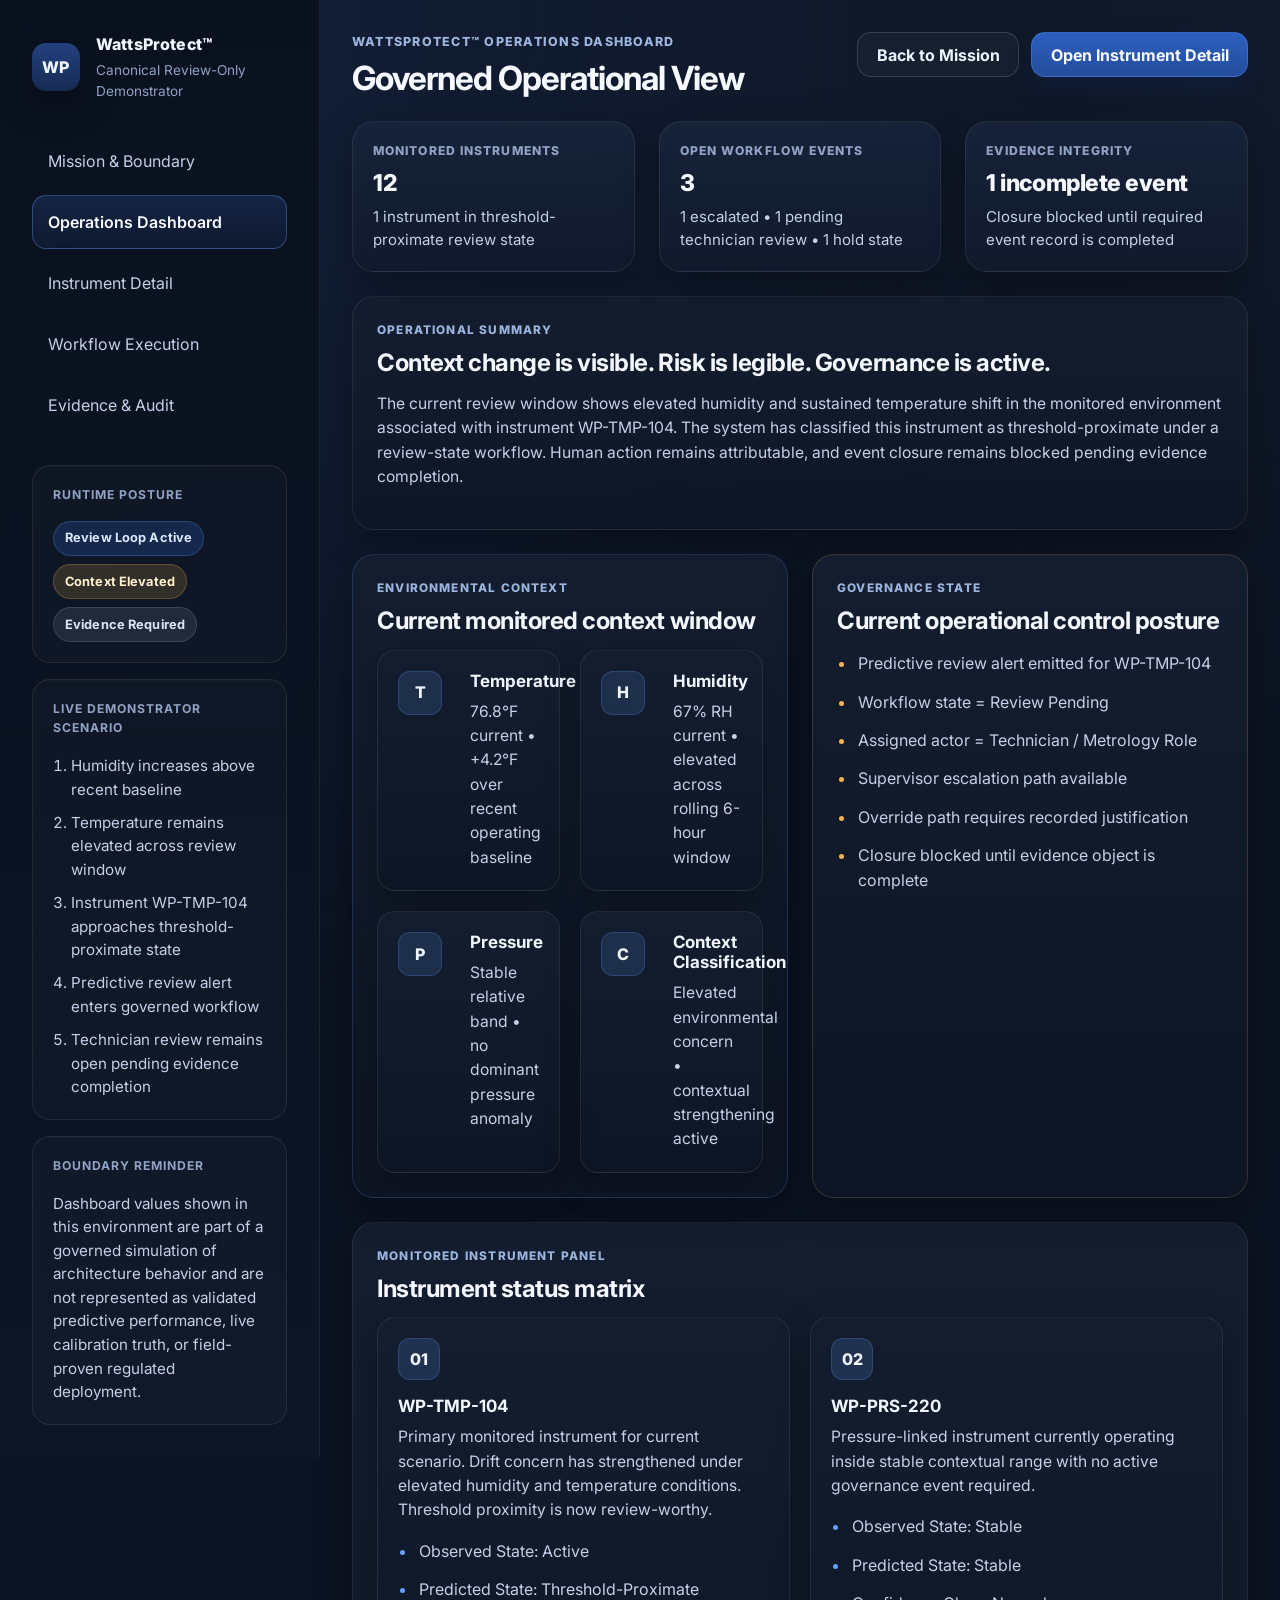
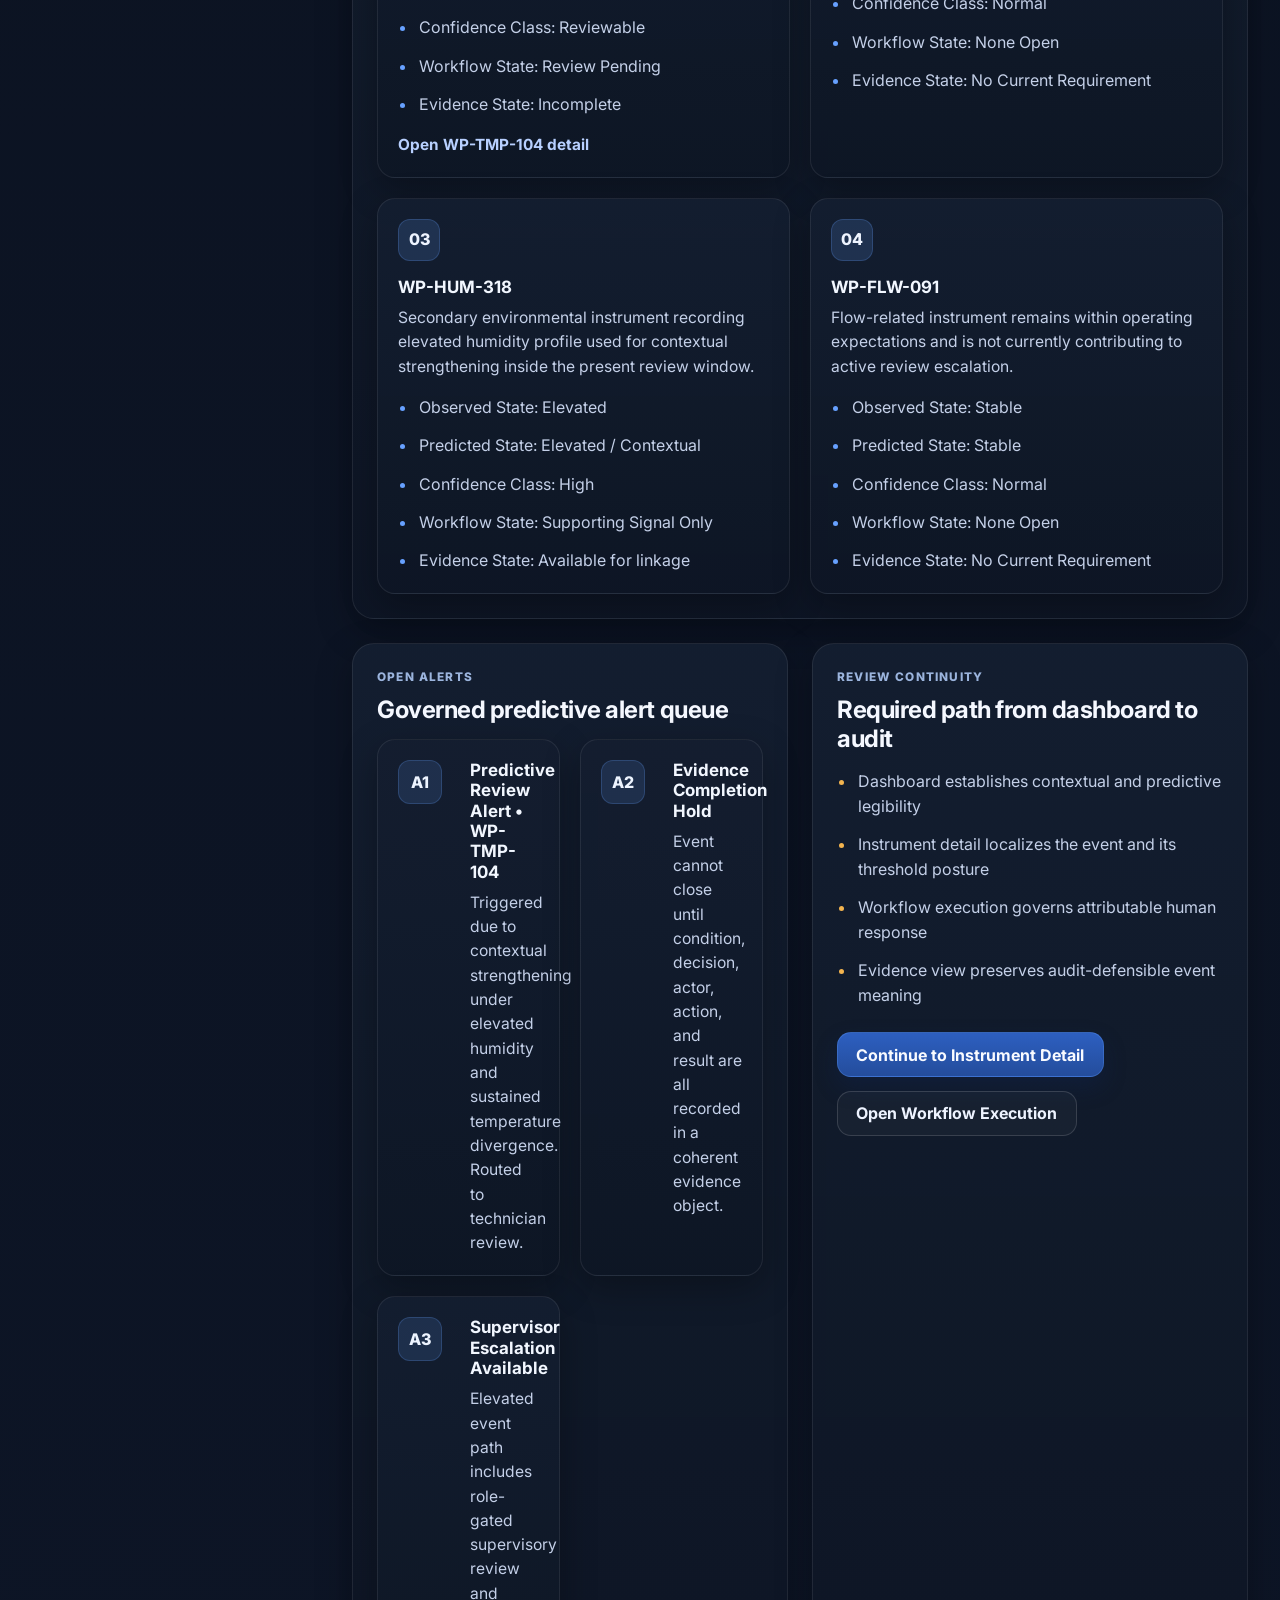
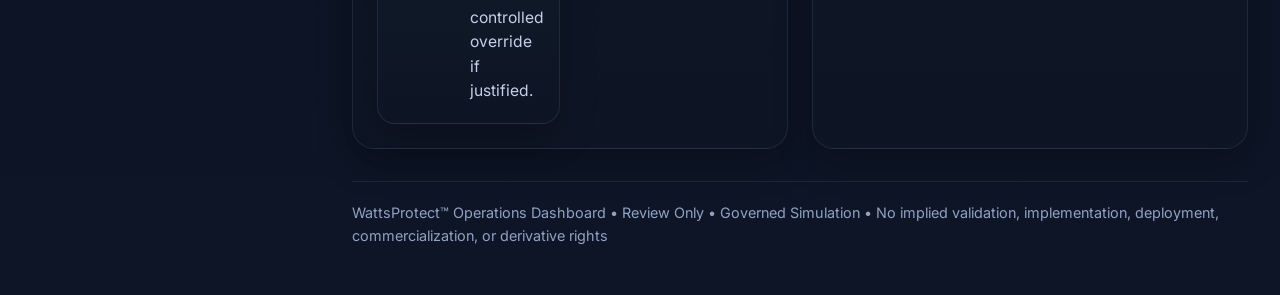
==== docs/dashboard.html @ 137d1891 "Add HTML structure for Operations Dashboard This file contains the complete HTML structure for the W" ====
<!DOCTYPE html>
<html lang="en">
<head>
  <meta charset="utf-8" />
  <meta
    name="viewport"
    content="width=device-width, initial-scale=1, viewport-fit=cover"
  />
  <title>WattsProtect™ Demonstrator • Operations Dashboard</title>
  <meta
    name="description"
    content="WattsProtect™ Operations Dashboard — review-only governed simulation of predictive calibration-integrity, workflow-governance, and evidence-preservation architecture."
  />
  <meta
    name="theme-color"
    content="#0b1220"
  />
  <link rel="preconnect" href="https://fonts.googleapis.com" />
  <link rel="preconnect" href="https://fonts.gstatic.com" crossorigin />
  <link
    href="https://fonts.googleapis.com/css2?family=Inter:wght@400;500;600;700;800&display=swap"
    rel="stylesheet"
  />
  <link rel="stylesheet" href="./css/styles.css" />
</head>
<body data-page="dashboard">
  <div class="app-shell app-shell--mobile-safe">
    <aside class="sidebar">
      <div class="brand-block">
        <div class="brand-mark">WP</div>
        <div class="brand-copy">
          <div class="brand-title">WattsProtect™</div>
          <div class="brand-subtitle">Canonical Review-Only Demonstrator</div>
        </div>
      </div>

      <nav class="nav-group" aria-label="Primary Navigation">
        <a class="nav-link" href="./index.html">Mission &amp; Boundary</a>
        <a class="nav-link is-active" href="./dashboard.html">Operations Dashboard</a>
        <a class="nav-link" href="./instrument.html">Instrument Detail</a>
        <a class="nav-link" href="./workflow.html">Workflow Execution</a>
        <a class="nav-link" href="./evidence.html">Evidence &amp; Audit</a>
      </nav>

      <section class="sidebar-panel">
        <div class="sidebar-panel-label">Runtime Posture</div>
        <div class="status-stack">
          <span class="status-pill status-pill--blue">Review Loop Active</span>
          <span class="status-pill status-pill--amber">Context Elevated</span>
          <span class="status-pill status-pill--slate">Evidence Required</span>
        </div>
      </section>

      <section class="sidebar-panel">
        <div class="sidebar-panel-label">Live Demonstrator Scenario</div>
        <ol class="sidebar-sequence">
          <li>Humidity increases above recent baseline</li>
          <li>Temperature remains elevated across review window</li>
          <li>Instrument WP-TMP-104 approaches threshold-proximate state</li>
          <li>Predictive review alert enters governed workflow</li>
          <li>Technician review remains open pending evidence completion</li>
        </ol>
      </section>

      <section class="sidebar-panel">
        <div class="sidebar-panel-label">Boundary Reminder</div>
        <p class="sidebar-note">
          Dashboard values shown in this environment are part of a governed simulation of
          architecture behavior and are not represented as validated predictive performance, live
          calibration truth, or field-proven regulated deployment.
        </p>
      </section>
    </aside>

    <main class="main-panel">
      <header class="topbar">
        <div class="topbar-copy">
          <div class="eyebrow">WattsProtect™ Operations Dashboard</div>
          <h1 class="page-title">Governed Operational View</h1>
        </div>

        <div class="topbar-actions">
          <a class="button button--ghost" href="./index.html">Back to Mission</a>
          <a class="button" href="./instrument.html">Open Instrument Detail</a>
        </div>
      </header>

      <section class="grid grid--three">
        <article class="metric-card metric-card--strong">
          <div class="metric-label">Monitored Instruments</div>
          <div class="metric-value">12</div>
          <div class="metric-subvalue">1 instrument in threshold-proximate review state</div>
        </article>

        <article class="metric-card metric-card--strong">
          <div class="metric-label">Open Workflow Events</div>
          <div class="metric-value">3</div>
          <div class="metric-subvalue">1 escalated • 1 pending technician review • 1 hold state</div>
        </article>

        <article class="metric-card metric-card--strong">
          <div class="metric-label">Evidence Integrity</div>
          <div class="metric-value">1 incomplete event</div>
          <div class="metric-subvalue">Closure blocked until required event record is completed</div>
        </article>
      </section>

      <section class="content-card content-card--full">
        <div class="card-kicker">Operational Summary</div>
        <h2 class="card-title">Context change is visible. Risk is legible. Governance is active.</h2>
        <p class="card-text">
          The current review window shows elevated humidity and sustained temperature shift in the
          monitored environment associated with instrument WP-TMP-104. The system has classified
          this instrument as threshold-proximate under a review-state workflow. Human action remains
          attributable, and event closure remains blocked pending evidence completion.
        </p>
      </section>

      <section class="grid grid--two">
        <article class="content-card content-card--emphasis">
          <div class="card-kicker">Environmental Context</div>
          <h3 class="card-title">Current monitored context window</h3>
          <div class="timeline-grid">
            <div class="timeline-step">
              <div class="timeline-index">T</div>
              <div class="timeline-body">
                <div class="timeline-title">Temperature</div>
                <div class="timeline-text">76.8°F current • +4.2°F over recent operating baseline</div>
              </div>
            </div>

            <div class="timeline-step">
              <div class="timeline-index">H</div>
              <div class="timeline-body">
                <div class="timeline-title">Humidity</div>
                <div class="timeline-text">67% RH current • elevated across rolling 6-hour window</div>
              </div>
            </div>

            <div class="timeline-step">
              <div class="timeline-index">P</div>
              <div class="timeline-body">
                <div class="timeline-title">Pressure</div>
                <div class="timeline-text">Stable relative band • no dominant pressure anomaly</div>
              </div>
            </div>

            <div class="timeline-step">
              <div class="timeline-index">C</div>
              <div class="timeline-body">
                <div class="timeline-title">Context Classification</div>
                <div class="timeline-text">Elevated environmental concern • contextual strengthening active</div>
              </div>
            </div>
          </div>
        </article>

        <article class="content-card content-card--boundary">
          <div class="card-kicker">Governance State</div>
          <h3 class="card-title">Current operational control posture</h3>
          <ul class="boundary-list">
            <li>Predictive review alert emitted for WP-TMP-104</li>
            <li>Workflow state = Review Pending</li>
            <li>Assigned actor = Technician / Metrology Role</li>
            <li>Supervisor escalation path available</li>
            <li>Override path requires recorded justification</li>
            <li>Closure blocked until evidence object is complete</li>
          </ul>
        </article>
      </section>

      <section class="content-card content-card--full">
        <div class="card-kicker">Monitored Instrument Panel</div>
        <h3 class="card-title">Instrument status matrix</h3>

        <div class="feature-grid">
          <article class="feature-card">
            <div class="feature-index">01</div>
            <div class="feature-title">WP-TMP-104</div>
            <p class="feature-text">
              Primary monitored instrument for current scenario. Drift concern has strengthened under
              elevated humidity and temperature conditions. Threshold proximity is now review-worthy.
            </p>
            <ul class="check-list">
              <li>Observed State: Active</li>
              <li>Predicted State: Threshold-Proximate</li>
              <li>Confidence Class: Reviewable</li>
              <li>Workflow State: Review Pending</li>
              <li>Evidence State: Incomplete</li>
            </ul>
            <a class="text-link" href="./instrument.html">Open WP-TMP-104 detail</a>
          </article>

          <article class="feature-card">
            <div class="feature-index">02</div>
            <div class="feature-title">WP-PRS-220</div>
            <p class="feature-text">
              Pressure-linked instrument currently operating inside stable contextual range with no
              active governance event required.
            </p>
            <ul class="check-list">
              <li>Observed State: Stable</li>
              <li>Predicted State: Stable</li>
              <li>Confidence Class: Normal</li>
              <li>Workflow State: None Open</li>
              <li>Evidence State: No Current Requirement</li>
            </ul>
          </article>

          <article class="feature-card">
            <div class="feature-index">03</div>
            <div class="feature-title">WP-HUM-318</div>
            <p class="feature-text">
              Secondary environmental instrument recording elevated humidity profile used for
              contextual strengthening inside the present review window.
            </p>
            <ul class="check-list">
              <li>Observed State: Elevated</li>
              <li>Predicted State: Elevated / Contextual</li>
              <li>Confidence Class: High</li>
              <li>Workflow State: Supporting Signal Only</li>
              <li>Evidence State: Available for linkage</li>
            </ul>
          </article>

          <article class="feature-card">
            <div class="feature-index">04</div>
            <div class="feature-title">WP-FLW-091</div>
            <p class="feature-text">
              Flow-related instrument remains within operating expectations and is not currently
              contributing to active review escalation.
            </p>
            <ul class="check-list">
              <li>Observed State: Stable</li>
              <li>Predicted State: Stable</li>
              <li>Confidence Class: Normal</li>
              <li>Workflow State: None Open</li>
              <li>Evidence State: No Current Requirement</li>
            </ul>
          </article>
        </div>
      </section>

      <section class="grid grid--two">
        <article class="content-card">
          <div class="card-kicker">Open Alerts</div>
          <h3 class="card-title">Governed predictive alert queue</h3>
          <div class="timeline-grid">
            <div class="timeline-step">
              <div class="timeline-index">A1</div>
              <div class="timeline-body">
                <div class="timeline-title">Predictive Review Alert • WP-TMP-104</div>
                <div class="timeline-text">
                  Triggered due to contextual strengthening under elevated humidity and sustained
                  temperature divergence. Routed to technician review.
                </div>
              </div>
            </div>

            <div class="timeline-step">
              <div class="timeline-index">A2</div>
              <div class="timeline-body">
                <div class="timeline-title">Evidence Completion Hold</div>
                <div class="timeline-text">
                  Event cannot close until condition, decision, actor, action, and result are all
                  recorded in a coherent evidence object.
                </div>
              </div>
            </div>

            <div class="timeline-step">
              <div class="timeline-index">A3</div>
              <div class="timeline-body">
                <div class="timeline-title">Supervisor Escalation Available</div>
                <div class="timeline-text">
                  Elevated event path includes role-gated supervisory review and controlled override
                  if justified.
                </div>
              </div>
            </div>
          </div>
        </article>

        <article class="content-card">
          <div class="card-kicker">Review Continuity</div>
          <h3 class="card-title">Required path from dashboard to audit</h3>
          <ul class="boundary-list">
            <li>Dashboard establishes contextual and predictive legibility</li>
            <li>Instrument detail localizes the event and its threshold posture</li>
            <li>Workflow execution governs attributable human response</li>
            <li>Evidence view preserves audit-defensible event meaning</li>
          </ul>

          <div class="hero-actions">
            <a class="button" href="./instrument.html">Continue to Instrument Detail</a>
            <a class="button button--ghost" href="./workflow.html">Open Workflow Execution</a>
          </div>
        </article>
      </section>

      <footer class="footer">
        <div class="footer-copy">
          WattsProtect™ Operations Dashboard • Review Only • Governed Simulation • No implied
          validation, implementation, deployment, commercialization, or derivative rights
        </div>
      </footer>
    </main>
  </div>
</body>
</html>
---- docs/css/styles.css ----
/* =========================
   WattsProtect™ Demonstrator
   Canonical Review-Only Stylesheet
   Mobile-Safe / GitHub Pages Safe
   ========================= */

:root {
  --color-bg: #0b1220;
  --color-panel: #111a2c;
  --color-panel-2: #162238;
  --color-panel-3: #1b2a45;
  --color-line: rgba(255, 255, 255, 0.08);
  --color-line-strong: rgba(255, 255, 255, 0.14);
  --color-text: #e8eefc;
  --color-text-soft: #c4d0e8;
  --color-text-muted: #91a2c4;
  --color-blue: #67a1ff;
  --color-blue-strong: #3f84ff;
  --color-amber: #f3b44f;
  --color-slate: #8ea3c7;
  --color-green: #4bd18b;
  --color-red: #ff6b6b;
  --shadow-1: 0 12px 36px rgba(0, 0, 0, 0.28);
  --shadow-2: 0 18px 42px rgba(0, 0, 0, 0.34);

  --radius-xs: 10px;
  --radius-sm: 14px;
  --radius-md: 18px;
  --radius-lg: 22px;
  --radius-xl: 28px;

  --space-1: 0.25rem;
  --space-2: 0.5rem;
  --space-3: 0.75rem;
  --space-4: 1rem;
  --space-5: 1.25rem;
  --space-6: 1.5rem;
  --space-7: 2rem;
  --space-8: 2.5rem;
  --space-9: 3rem;

  --font-sans: "Inter", system-ui, -apple-system, BlinkMacSystemFont, "Segoe UI",
    sans-serif;

  --sidebar-width: 320px;
  --content-max: 1440px;
}

*,
*::before,
*::after {
  box-sizing: border-box;
}

html {
  text-size-adjust: 100%;
  -webkit-text-size-adjust: 100%;
  scroll-behavior: smooth;
}

body {
  margin: 0;
  min-width: 320px;
  font-family: var(--font-sans);
  background:
    radial-gradient(circle at top left, rgba(70, 119, 217, 0.16), transparent 28%),
    radial-gradient(circle at top right, rgba(90, 126, 187, 0.08), transparent 22%),
    linear-gradient(180deg, #0b1220 0%, #0d1526 100%);
  color: var(--color-text);
  line-height: 1.55;
}

img,
svg,
video,
canvas {
  display: block;
  max-width: 100%;
}

a {
  color: inherit;
  text-decoration: none;
}

button,
input,
select,
textarea {
  font: inherit;
}

ol,
ul {
  margin: 0;
  padding-left: 1.2rem;
}

p,
h1,
h2,
h3,
h4 {
  margin-top: 0;
}

.app-shell {
  width: 100%;
  min-height: 100vh;
}

.app-shell--mobile-safe {
  min-height: 100svh;
  min-height: 100dvh;
}

@supports (padding: max(0px)) {
  .app-shell--mobile-safe {
    padding-left: max(0px, env(safe-area-inset-left));
    padding-right: max(0px, env(safe-area-inset-right));
    padding-top: max(0px, env(safe-area-inset-top));
    padding-bottom: max(0px, env(safe-area-inset-bottom));
  }
}

/* =========================
   Layout
   ========================= */

.app-shell {
  display: grid;
  grid-template-columns: var(--sidebar-width) minmax(0, 1fr);
}

.sidebar {
  position: sticky;
  top: 0;
  align-self: start;
  min-height: 100vh;
  min-height: 100svh;
  padding: var(--space-7);
  border-right: 1px solid var(--color-line);
  background: linear-gradient(
    180deg,
    rgba(9, 16, 29, 0.92) 0%,
    rgba(13, 22, 38, 0.94) 100%
  );
  backdrop-filter: blur(10px);
}

.main-panel {
  width: 100%;
  max-width: var(--content-max);
  padding: var(--space-7);
  margin: 0 auto;
}

.topbar {
  display: flex;
  align-items: flex-start;
  justify-content: space-between;
  gap: var(--space-5);
  margin-bottom: var(--space-6);
}

.topbar-copy {
  min-width: 0;
}

.topbar-actions {
  display: flex;
  align-items: center;
  gap: var(--space-3);
  flex-wrap: wrap;
}

/* =========================
   Sidebar
   ========================= */

.brand-block {
  display: flex;
  align-items: center;
  gap: var(--space-4);
  margin-bottom: var(--space-7);
}

.brand-mark {
  width: 48px;
  height: 48px;
  border-radius: 14px;
  display: grid;
  place-items: center;
  background: linear-gradient(180deg, #23417f 0%, #172b53 100%);
  color: #eef4ff;
  font-weight: 800;
  letter-spacing: 0.04em;
  box-shadow: var(--shadow-1);
  flex: 0 0 auto;
}

.brand-copy {
  min-width: 0;
}

.brand-title {
  font-size: 1rem;
  font-weight: 800;
  letter-spacing: 0.01em;
  color: #f2f6ff;
}

.brand-subtitle {
  margin-top: 0.2rem;
  font-size: 0.85rem;
  color: var(--color-text-muted);
}

.nav-group {
  display: grid;
  gap: 0.45rem;
  margin-bottom: var(--space-7);
}

.nav-link {
  display: block;
  padding: 0.85rem 0.95rem;
  border: 1px solid transparent;
  border-radius: var(--radius-sm);
  color: var(--color-text-soft);
  background: transparent;
  transition: background-color 160ms ease, border-color 160ms ease,
    color 160ms ease, transform 160ms ease;
}

.nav-link:hover,
.nav-link:focus-visible {
  background: rgba(255, 255, 255, 0.04);
  border-color: var(--color-line);
  color: #f6f9ff;
  outline: none;
}

.nav-link.is-active {
  background: linear-gradient(
    180deg,
    rgba(56, 100, 189, 0.24) 0%,
    rgba(33, 63, 121, 0.18) 100%
  );
  border-color: rgba(103, 161, 255, 0.35);
  color: #f7fbff;
  font-weight: 600;
}

.sidebar-panel {
  padding: var(--space-5);
  border: 1px solid var(--color-line);
  border-radius: var(--radius-md);
  background: rgba(255, 255, 255, 0.02);
  box-shadow: inset 0 1px 0 rgba(255, 255, 255, 0.02);
}

.sidebar-panel + .sidebar-panel {
  margin-top: var(--space-4);
}

.sidebar-panel-label {
  font-size: 0.76rem;
  font-weight: 700;
  letter-spacing: 0.08em;
  text-transform: uppercase;
  color: var(--color-text-muted);
  margin-bottom: var(--space-4);
}

.sidebar-note {
  font-size: 0.95rem;
  color: var(--color-text-soft);
  margin-bottom: 0;
}

.sidebar-sequence {
  display: grid;
  gap: 0.6rem;
  color: var(--color-text-soft);
  font-size: 0.95rem;
  padding-left: 1.1rem;
}

.status-stack {
  display: flex;
  flex-wrap: wrap;
  gap: 0.5rem;
}

.status-pill {
  display: inline-flex;
  align-items: center;
  padding: 0.42rem 0.68rem;
  border-radius: 999px;
  border: 1px solid transparent;
  font-size: 0.8rem;
  font-weight: 700;
  letter-spacing: 0.01em;
}

.status-pill--blue {
  color: #dbe9ff;
  background: rgba(58, 122, 255, 0.18);
  border-color: rgba(103, 161, 255, 0.24);
}

.status-pill--amber {
  color: #fff0cf;
  background: rgba(243, 180, 79, 0.16);
  border-color: rgba(243, 180, 79, 0.24);
}

.status-pill--slate {
  color: #dde6f7;
  background: rgba(142, 163, 199, 0.14);
  border-color: rgba(142, 163, 199, 0.22);
}

/* =========================
   Typography
   ========================= */

.eyebrow {
  margin-bottom: 0.55rem;
  font-size: 0.78rem;
  font-weight: 800;
  letter-spacing: 0.1em;
  text-transform: uppercase;
  color: #9db5dd;
}

.page-title {
  margin: 0;
  font-size: clamp(1.8rem, 2.6vw, 2.6rem);
  line-height: 1.12;
  letter-spacing: -0.03em;
  color: #f6f9ff;
}

.hero-title {
  margin-bottom: var(--space-4);
  font-size: clamp(2rem, 4vw, 3.5rem);
  line-height: 1.04;
  letter-spacing: -0.04em;
  color: #f9fbff;
}

.hero-text {
  max-width: 72ch;
  font-size: 1rem;
  color: var(--color-text-soft);
}

.hero-text + .hero-text {
  margin-top: 0.9rem;
}

.hero-text--strong {
  color: #e6eefc;
  font-size: 1.04rem;
}

.card-kicker {
  margin-bottom: 0.6rem;
  font-size: 0.74rem;
  font-weight: 800;
  letter-spacing: 0.1em;
  text-transform: uppercase;
  color: #9bb4dd;
}

.card-title {
  margin-bottom: 0.9rem;
  font-size: clamp(1.18rem, 2vw, 1.5rem);
  line-height: 1.18;
  letter-spacing: -0.02em;
  color: #f5f8ff;
}

.card-text,
.feature-text,
.timeline-text {
  color: var(--color-text-soft);
  font-size: 0.98rem;
}

.metric-label {
  font-size: 0.76rem;
  font-weight: 800;
  letter-spacing: 0.09em;
  text-transform: uppercase;
  color: var(--color-text-muted);
}

.metric-value {
  margin-top: 0.55rem;
  font-size: clamp(1.15rem, 2.2vw, 1.45rem);
  font-weight: 800;
  line-height: 1.12;
  letter-spacing: -0.02em;
  color: #f5f9ff;
}

.metric-subvalue {
  margin-top: 0.55rem;
  color: var(--color-text-soft);
  font-size: 0.94rem;
}

/* =========================
   Buttons / Links
   ========================= */

.button {
  display: inline-flex;
  align-items: center;
  justify-content: center;
  min-height: 44px;
  padding: 0.85rem 1.15rem;
  border-radius: var(--radius-sm);
  border: 1px solid rgba(103, 161, 255, 0.28);
  background: linear-gradient(180deg, #2d5fc0 0%, #244d9c 100%);
  color: #f9fbff;
  font-weight: 700;
  line-height: 1;
  box-shadow: 0 10px 22px rgba(15, 38, 88, 0.32);
  transition: transform 160ms ease, filter 160ms ease, border-color 160ms ease;
}

.button:hover,
.button:focus-visible {
  transform: translateY(-1px);
  filter: brightness(1.04);
  outline: none;
}

.button--ghost {
  background: rgba(255, 255, 255, 0.03);
  border-color: var(--color-line-strong);
  color: #edf3ff;
  box-shadow: none;
}

.text-link {
  display: inline-flex;
  align-items: center;
  gap: 0.35rem;
  margin-top: var(--space-4);
  color: #b8d0ff;
  font-size: 0.96rem;
  font-weight: 700;
}

.text-link:hover,
.text-link:focus-visible {
  color: #e1ebff;
  outline: none;
}

/* =========================
   Cards / Sections
   ========================= */

.hero-card,
.content-card,
.metric-card,
.feature-card,
.timeline-step {
  border: 1px solid var(--color-line);
  background: linear-gradient(
    180deg,
    rgba(20, 30, 48, 0.94) 0%,
    rgba(14, 22, 37, 0.96) 100%
  );
  box-shadow: var(--shadow-1);
}

.hero-card {
  display: grid;
  grid-template-columns: minmax(0, 1.45fr) minmax(300px, 0.95fr);
  gap: var(--space-6);
  padding: var(--space-7);
  border-radius: var(--radius-xl);
  margin-bottom: var(--space-6);
}

.hero-card--elevated {
  box-shadow: var(--shadow-2);
}

.hero-copy {
  min-width: 0;
}

.hero-actions {
  display: flex;
  flex-wrap: wrap;
  gap: 0.85rem;
  margin-top: var(--space-6);
}

.hero-panel {
  padding: var(--space-5);
  border-radius: var(--radius-lg);
  border: 1px solid rgba(255, 255, 255, 0.07);
  background: linear-gradient(
    180deg,
    rgba(30, 45, 72, 0.52) 0%,
    rgba(18, 29, 46, 0.62) 100%
  );
}

.panel-heading {
  margin-bottom: var(--space-4);
  font-size: 0.84rem;
  font-weight: 800;
  letter-spacing: 0.08em;
  text-transform: uppercase;
  color: #a7bee4;
}

.content-card {
  padding: var(--space-6);
  border-radius: var(--radius-lg);
  min-width: 0;
}

.content-card--full {
  margin-top: var(--space-6);
}

.content-card--emphasis {
  border-color: rgba(103, 161, 255, 0.18);
}

.content-card--boundary {
  border-color: rgba(243, 180, 79, 0.18);
}

.metric-card {
  padding: var(--space-5);
  border-radius: var(--radius-lg);
}

.metric-card--strong {
  background: linear-gradient(
    180deg,
    rgba(23, 35, 58, 0.96) 0%,
    rgba(17, 26, 44, 0.98) 100%
  );
}

.feature-card {
  padding: var(--space-5);
  border-radius: var(--radius-md);
}

.feature-index {
  width: 42px;
  height: 42px;
  display: grid;
  place-items: center;
  border-radius: 12px;
  margin-bottom: var(--space-4);
  background: rgba(103, 161, 255, 0.16);
  border: 1px solid rgba(103, 161, 255, 0.22);
  color: #eef4ff;
  font-weight: 800;
}

.feature-title,
.timeline-title {
  margin-bottom: 0.55rem;
  font-size: 1.06rem;
  font-weight: 700;
  line-height: 1.2;
  color: #f2f7ff;
}

.timeline-step {
  display: grid;
  grid-template-columns: 56px minmax(0, 1fr);
  gap: var(--space-4);
  padding: var(--space-5);
  border-radius: var(--radius-md);
}

.timeline-index {
  width: 44px;
  height: 44px;
  display: grid;
  place-items: center;
  border-radius: 12px;
  background: rgba(103, 161, 255, 0.14);
  border: 1px solid rgba(103, 161, 255, 0.22);
  color: #edf4ff;
  font-weight: 800;
}

.timeline-body {
  min-width: 0;
}

/* =========================
   Grids
   ========================= */

.grid {
  display: grid;
  gap: var(--space-6);
}

.grid + .grid,
.grid + .content-card,
.content-card + .grid,
.hero-card + .grid {
  margin-top: var(--space-6);
}

.grid--two {
  grid-template-columns: repeat(2, minmax(0, 1fr));
}

.grid--three {
  grid-template-columns: repeat(3, minmax(0, 1fr));
}

.feature-grid {
  display: grid;
  grid-template-columns: repeat(2, minmax(0, 1fr));
  gap: var(--space-5);
}

.timeline-grid {
  display: grid;
  grid-template-columns: repeat(2, minmax(0, 1fr));
  gap: var(--space-5);
}

/* =========================
   Lists
   ========================= */

.check-list,
.boundary-list {
  display: grid;
  gap: 0.85rem;
  margin-top: var(--space-4);
}

.check-list li,
.boundary-list li {
  color: var(--color-text-soft);
  padding-left: 0.1rem;
}

.boundary-list li::marker {
  color: var(--color-amber);
}

.check-list li::marker {
  color: var(--color-blue);
}

/* =========================
   Proof loop
   ========================= */

.proof-loop {
  display: flex;
  flex-wrap: wrap;
  align-items: center;
  gap: 0.85rem;
}

.proof-loop--stack {
  display: grid;
  gap: 0.65rem;
}

.proof-node {
  display: inline-flex;
  align-items: center;
  gap: 0.7rem;
  min-height: 48px;
  padding: 0.7rem 0.9rem;
  border-radius: var(--radius-sm);
  border: 1px solid rgba(255, 255, 255, 0.08);
  background: rgba(255, 255, 255, 0.03);
}

.proof-step {
  width: 30px;
  height: 30px;
  display: grid;
  place-items: center;
  border-radius: 999px;
  background: rgba(103, 161, 255, 0.16);
  border: 1px solid rgba(103, 161, 255, 0.22);
  color: #eef4ff;
  font-size: 0.8rem;
  font-weight: 800;
  flex: 0 0 auto;
}

.proof-label {
  font-size: 0.95rem;
  font-weight: 700;
  color: #eef3ff;
}

.proof-arrow {
  color: #8ea8d9;
  font-size: 1rem;
  font-weight: 800;
}

.proof-arrow--down {
  padding-left: 0.6rem;
}

/* =========================
   Footer
   ========================= */

.footer {
  padding: var(--space-7) 0 var(--space-4);
}

.footer-copy {
  padding-top: var(--space-5);
  border-top: 1px solid var(--color-line);
  color: var(--color-text-muted);
  font-size: 0.9rem;
}

/* =========================
   Mobile / Tablet
   ========================= */

@media (max-width: 1180px) {
  .app-shell {
    grid-template-columns: 1fr;
  }

  .sidebar {
    position: static;
    min-height: auto;
    border-right: 0;
    border-bottom: 1px solid var(--color-line);
    padding: var(--space-5);
  }

  .main-panel {
    padding: var(--space-5);
  }

  .hero-card {
    grid-template-columns: 1fr;
  }

  .grid--three {
    grid-template-columns: 1fr;
  }

  .timeline-grid {
    grid-template-columns: 1fr;
  }
}

@media (max-width: 860px) {
  .grid--two,
  .feature-grid {
    grid-template-columns: 1fr;
  }

  .topbar {
    flex-direction: column;
    align-items: stretch;
  }

  .topbar-actions {
    width: 100%;
  }

  .topbar-actions .button {
    width: 100%;
  }

  .hero-card,
  .content-card,
  .metric-card,
  .timeline-step {
    padding: var(--space-5);
  }

  .hero-actions {
    flex-direction: column;
  }

  .hero-actions .button {
    width: 100%;
  }
}

@media (max-width: 640px) {
  :root {
    --space-5: 1rem;
    --space-6: 1.25rem;
    --space-7: 1.5rem;
    --space-8: 2rem;
  }

  .sidebar {
    padding: var(--space-4);
  }

  .main-panel {
    padding: var(--space-4);
  }

  .brand-block {
    align-items: flex-start;
  }

  .brand-mark {
    width: 42px;
    height: 42px;
    border-radius: 12px;
    font-size: 0.95rem;
  }

  .page-title {
    font-size: 1.55rem;
  }

  .hero-title {
    font-size: 1.8rem;
    line-height: 1.08;
  }

  .hero-text,
  .card-text,
  .feature-text,
  .timeline-text {
    font-size: 0.95rem;
  }

  .proof-node {
    width: 100%;
  }

  .metric-value {
    font-size: 1.2rem;
  }

  .timeline-step {
    grid-template-columns: 1fr;
  }

  .timeline-index {
    width: 40px;
    height: 40px;
  }

  .button {
    width: 100%;
  }

  .nav-link {
    padding: 0.8rem 0.85rem;
  }

  .footer-copy {
    font-size: 0.85rem;
  }
}

@media (max-width: 420px) {
  .sidebar-panel,
  .content-card,
  .metric-card,
  .feature-card,
  .timeline-step,
  .hero-panel,
  .hero-card {
    border-radius: 16px;
  }

  .brand-title {
    font-size: 0.96rem;
  }

  .brand-subtitle {
    font-size: 0.8rem;
  }

  .proof-label {
    font-size: 0.9rem;
  }

  .card-title {
    font-size: 1.12rem;
  }
}

/* =========================
   Reduced motion
   ========================= */

@media (prefers-reduced-motion: reduce) {
  html {
    scroll-behavior: auto;
  }

  *,
  *::before,
  *::after {
    transition: none !important;
    animation: none !important;
  }
}
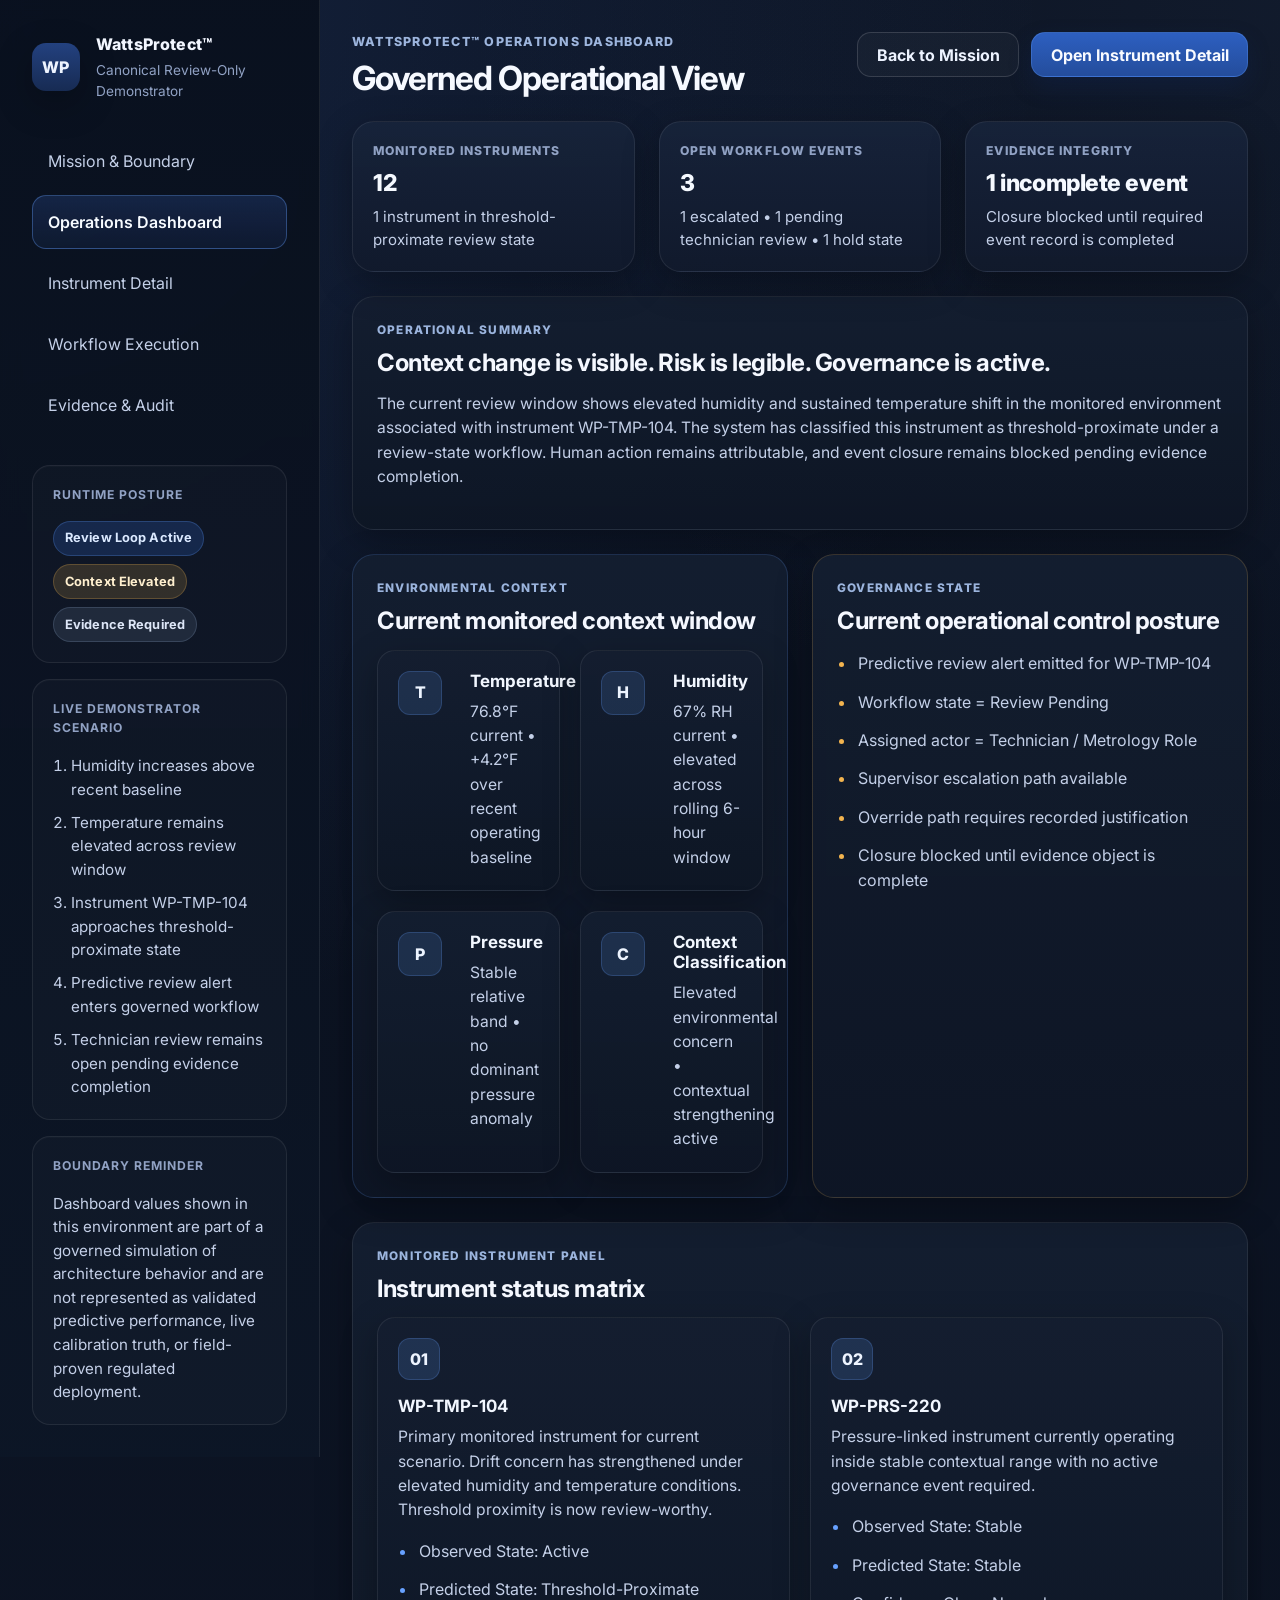
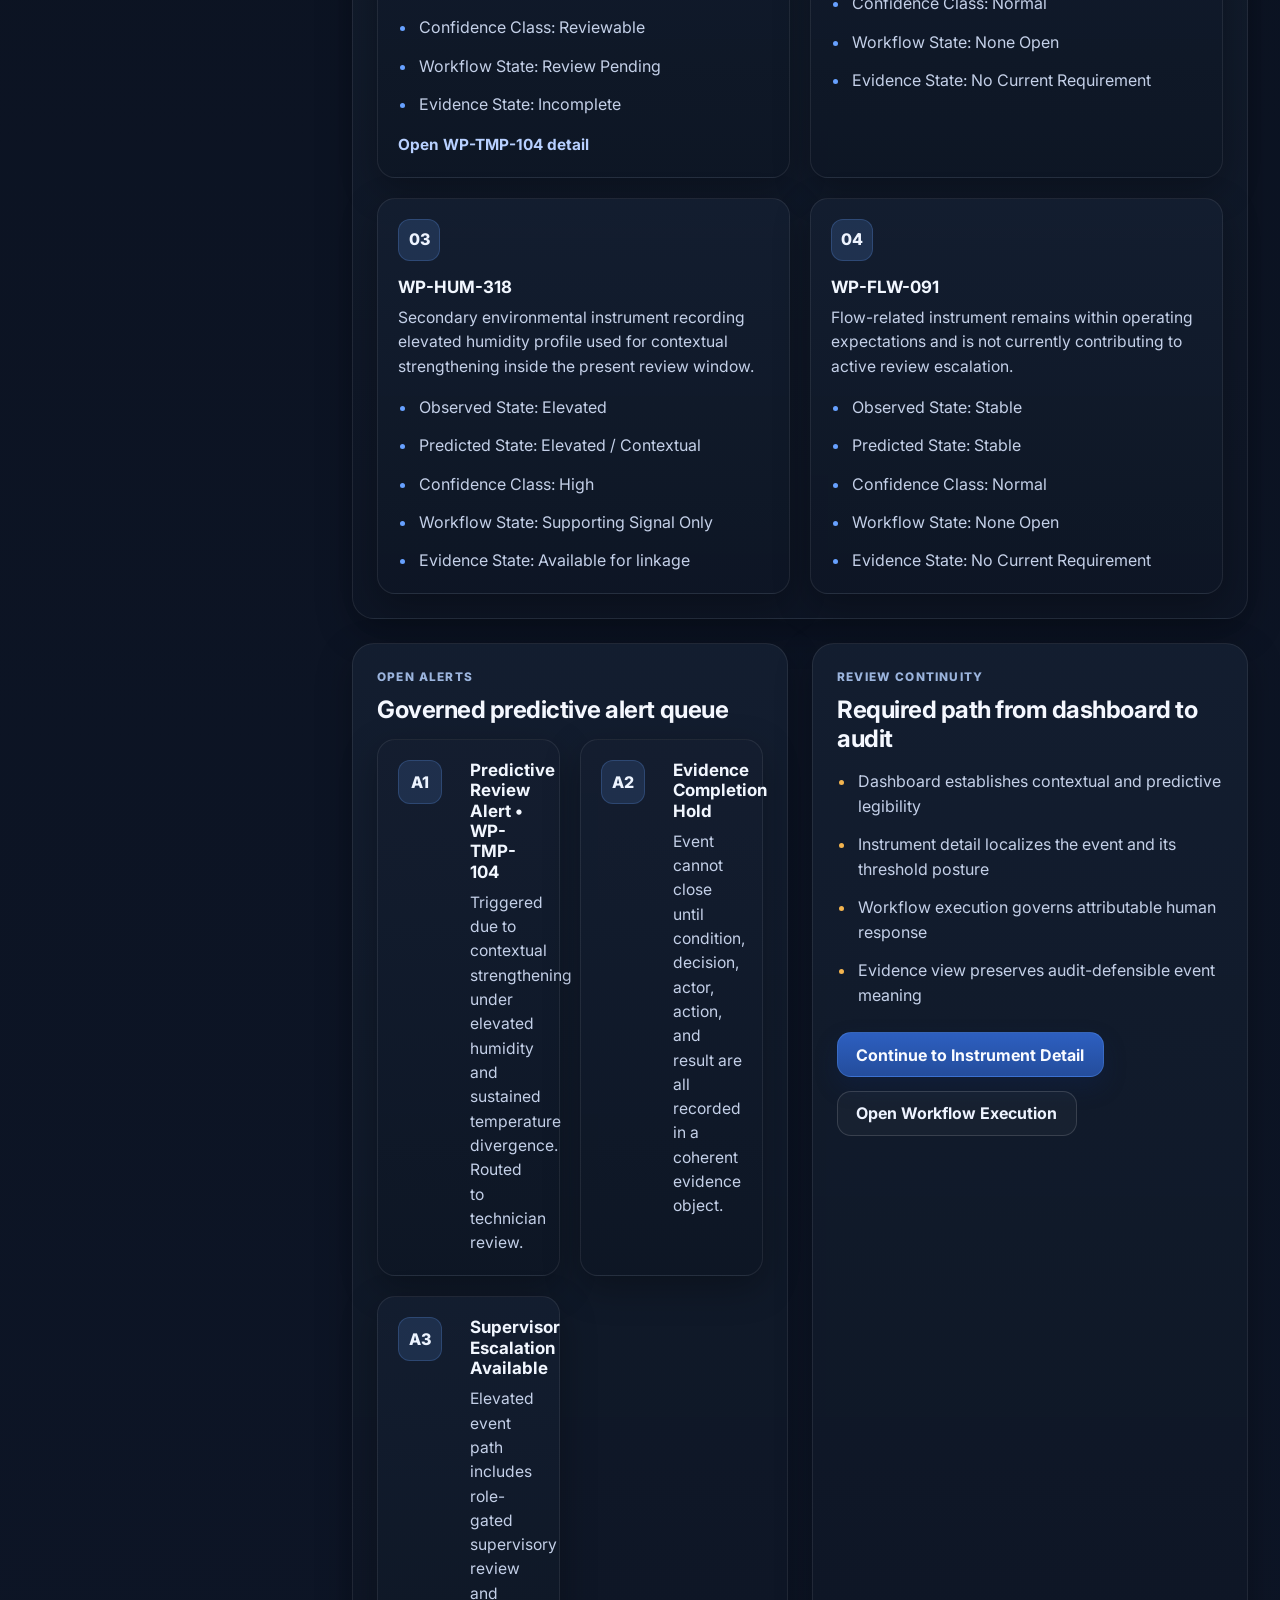
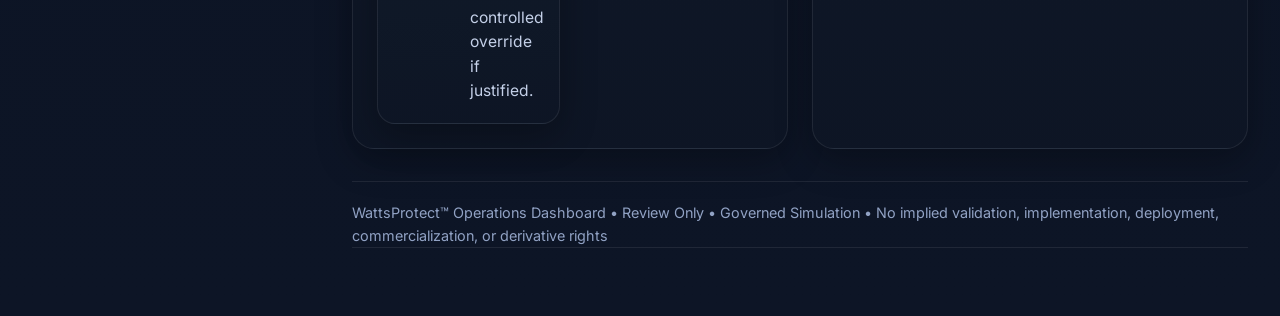
==== commit ff5ffbb0: "Enhance dashboard with new render sections Added runtime summary, page mount, simulation controls, a" ====
--- a/docs/dashboard.html
+++ b/docs/dashboard.html
@@ -85,6 +85,8 @@
         </div>
       </header>
 
+      <div data-wp-render="runtime-summary"></div>
+
       <section class="grid grid--three">
         <article class="metric-card metric-card--strong">
           <div class="metric-label">Monitored Instruments</div>
@@ -298,13 +300,26 @@
         </article>
       </section>
 
+      <div data-wp-render="page-mount"></div>
+      <div data-wp-render="simulation-controls"></div>
+      <div data-wp-render="export-controls"></div>
+
       <footer class="footer">
         <div class="footer-copy">
           WattsProtect™ Operations Dashboard • Review Only • Governed Simulation • No implied
           validation, implementation, deployment, commercialization, or derivative rights
         </div>
+        <div class="footer-copy" data-wp-render="footer-runtime"></div>
       </footer>
     </main>
   </div>
+
+  <script src="./js/state.js"></script>
+  <script src="./js/app.js"></script>
+  <script src="./js/simulation.js"></script>
+  <script src="./js/workflow-engine.js"></script>
+  <script src="./js/evidence-engine.js"></script>
+  <script src="./js/export-engine.js"></script>
+  <script src="./js/render-engine.js"></script>
 </body>
 </html>
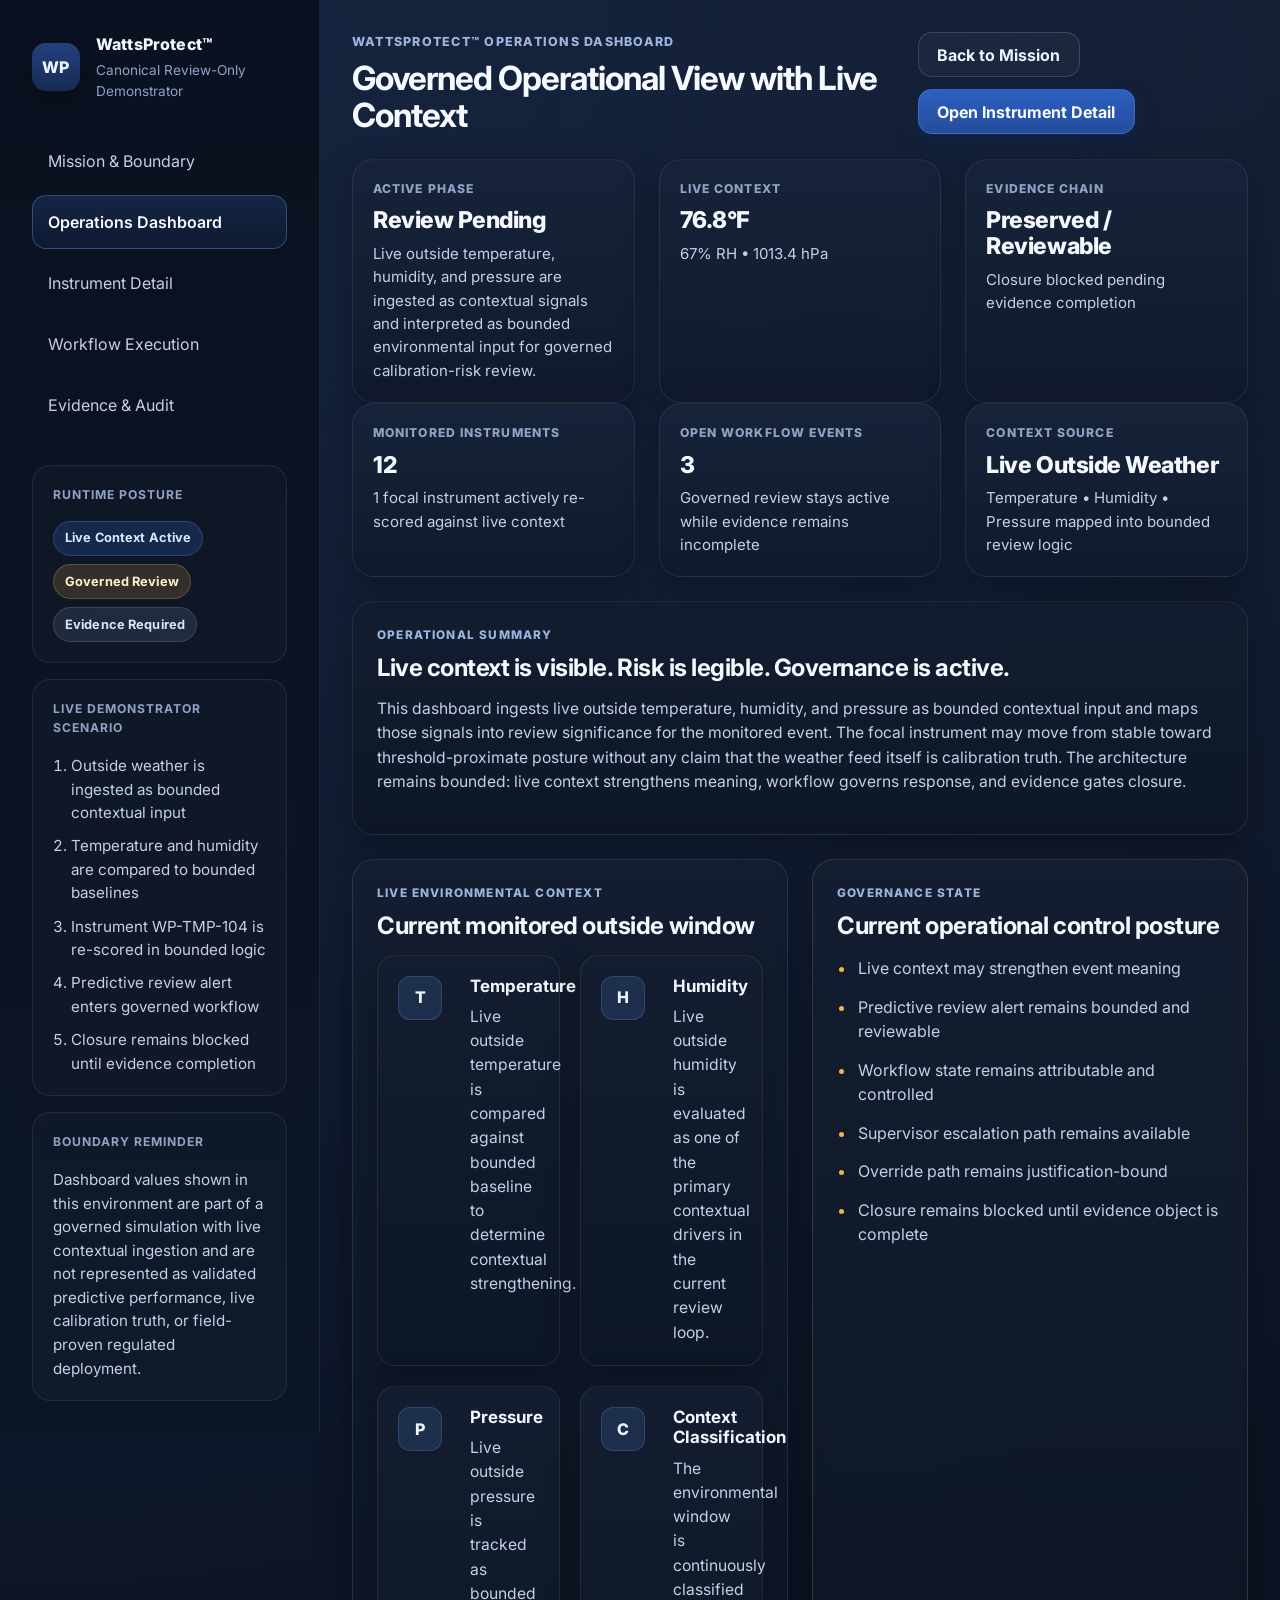
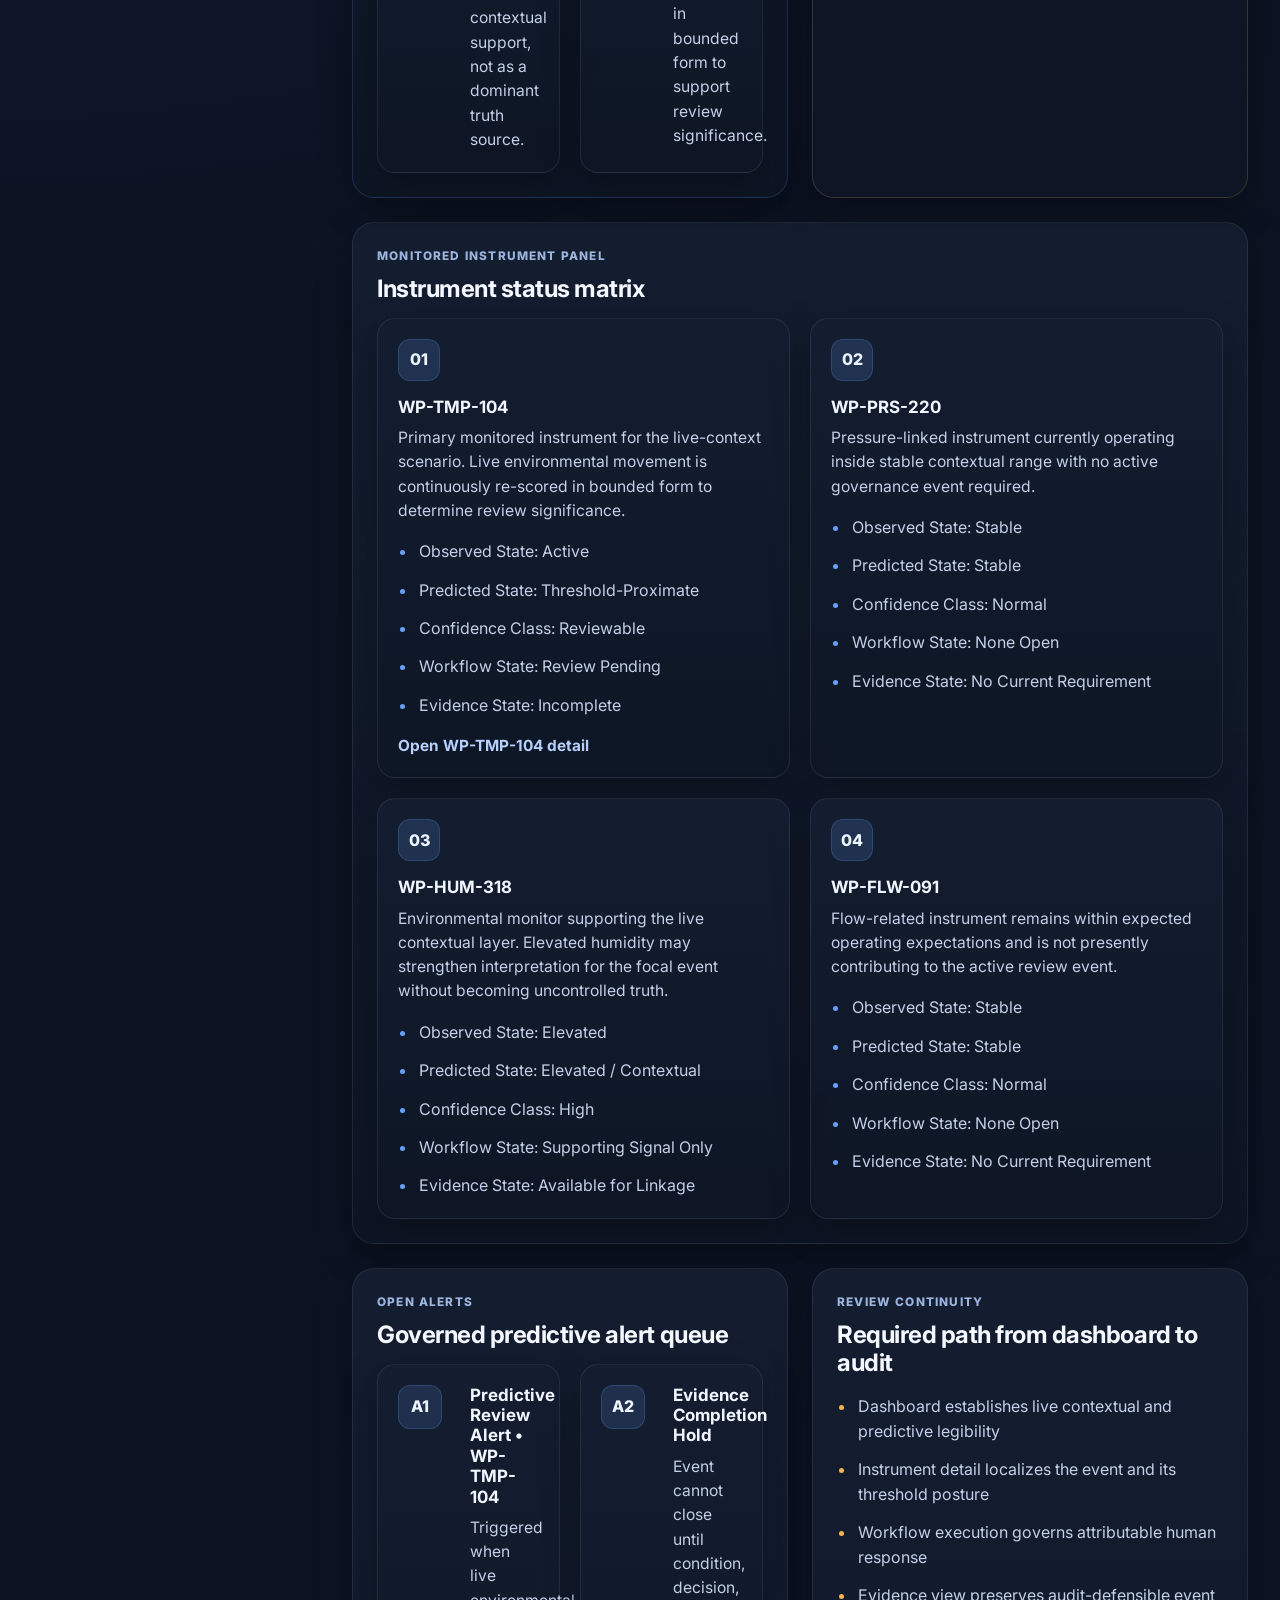
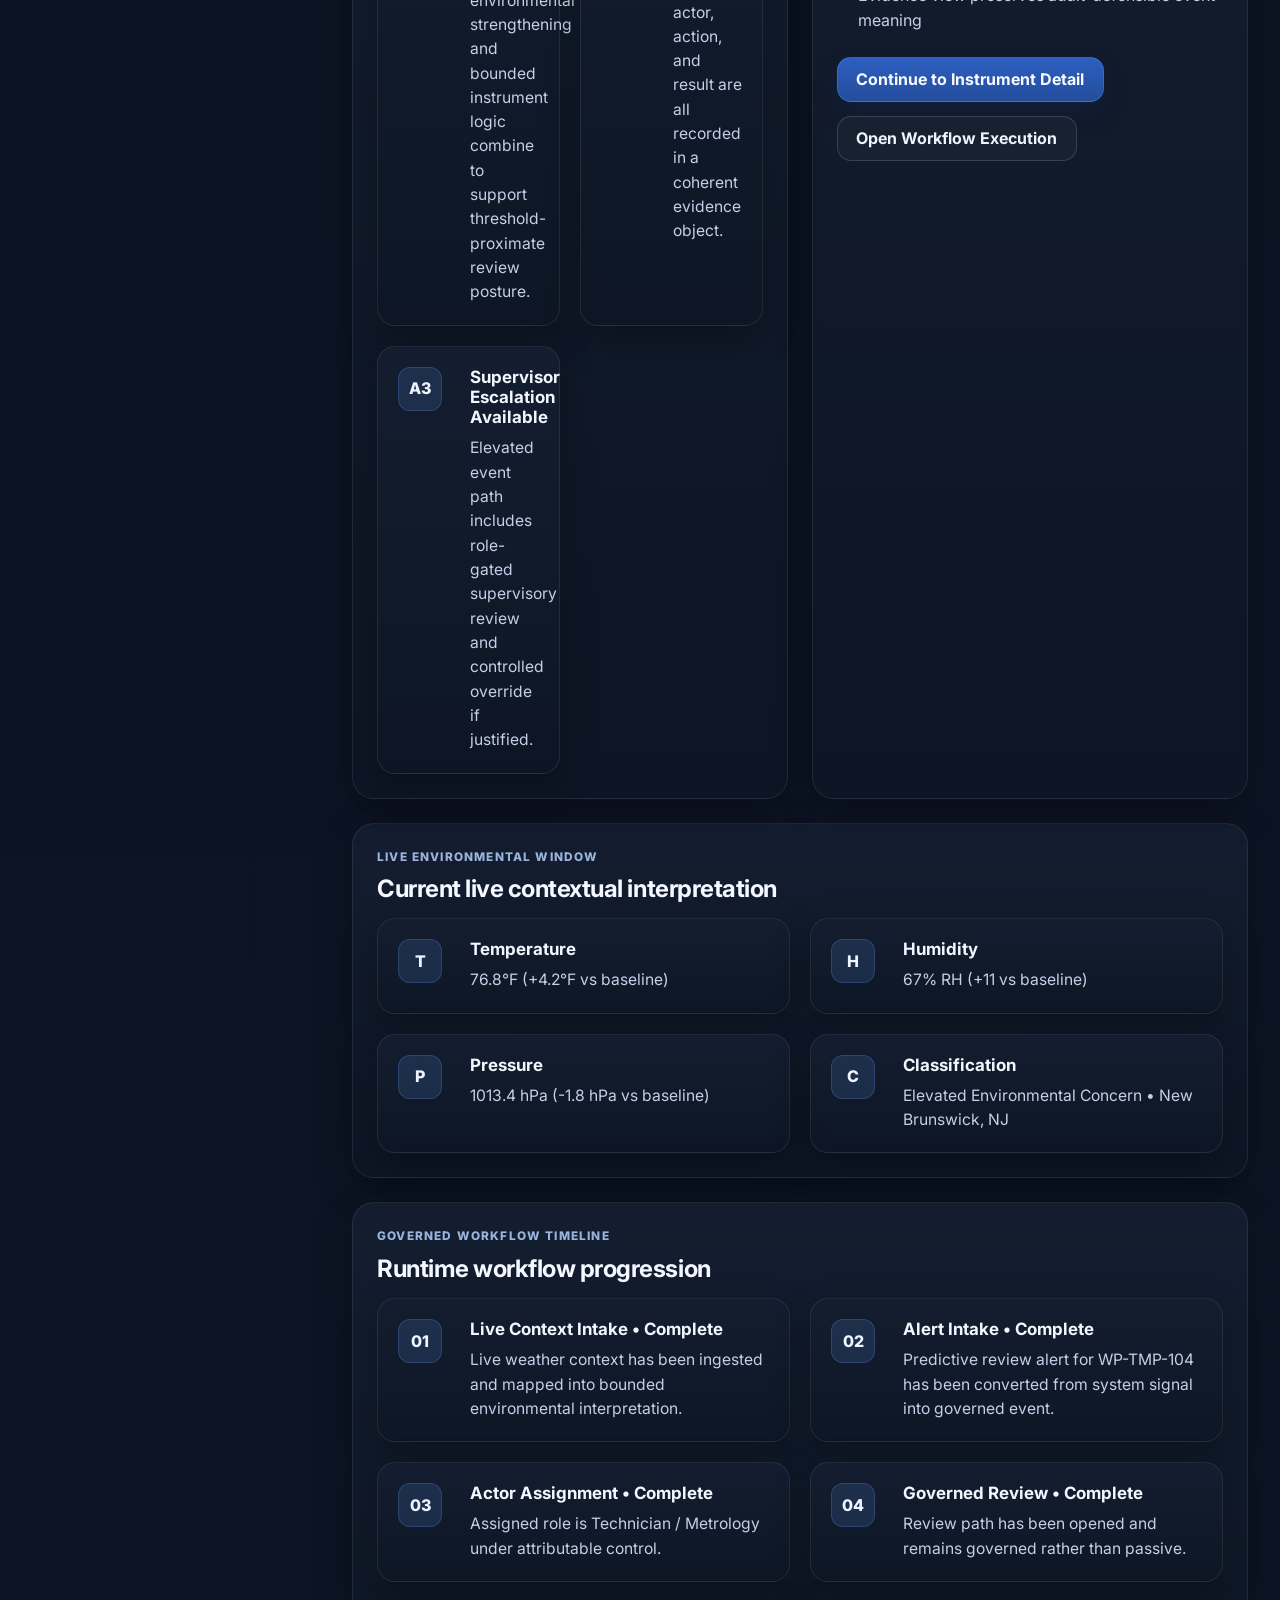
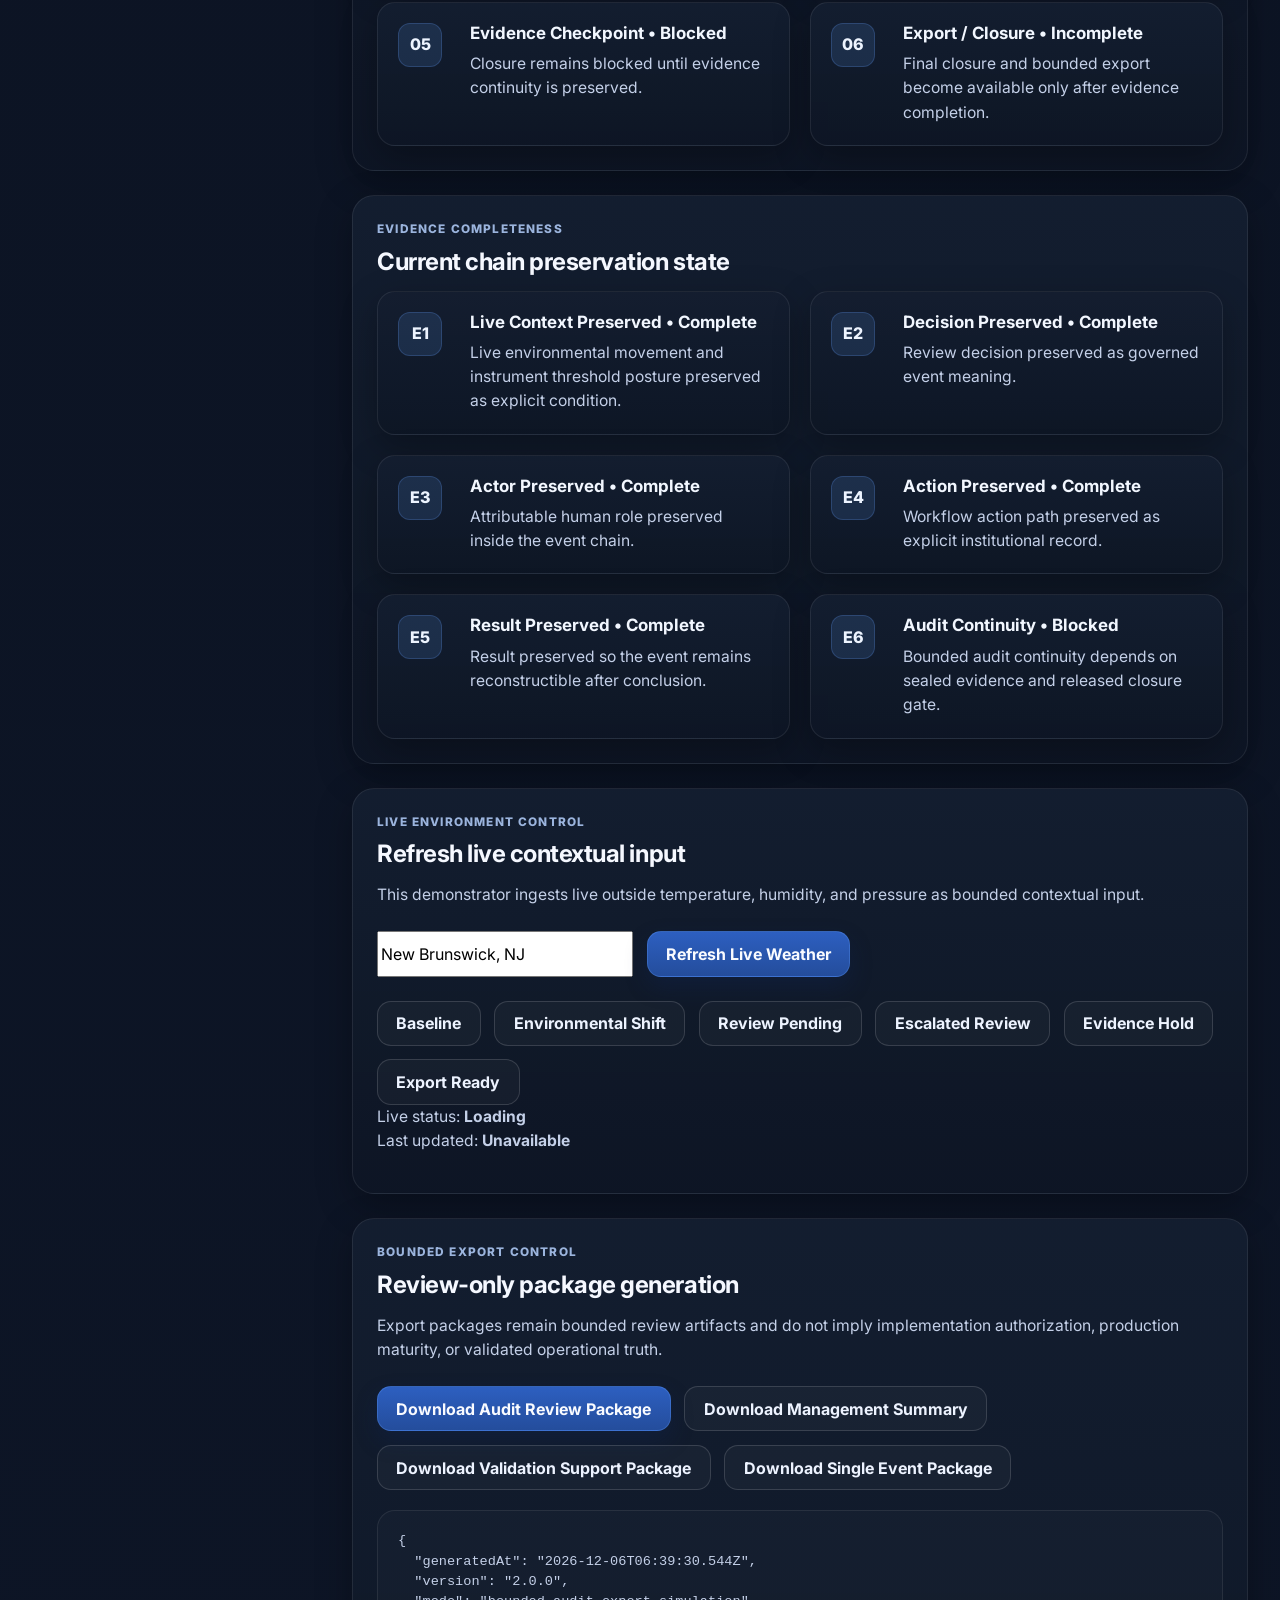
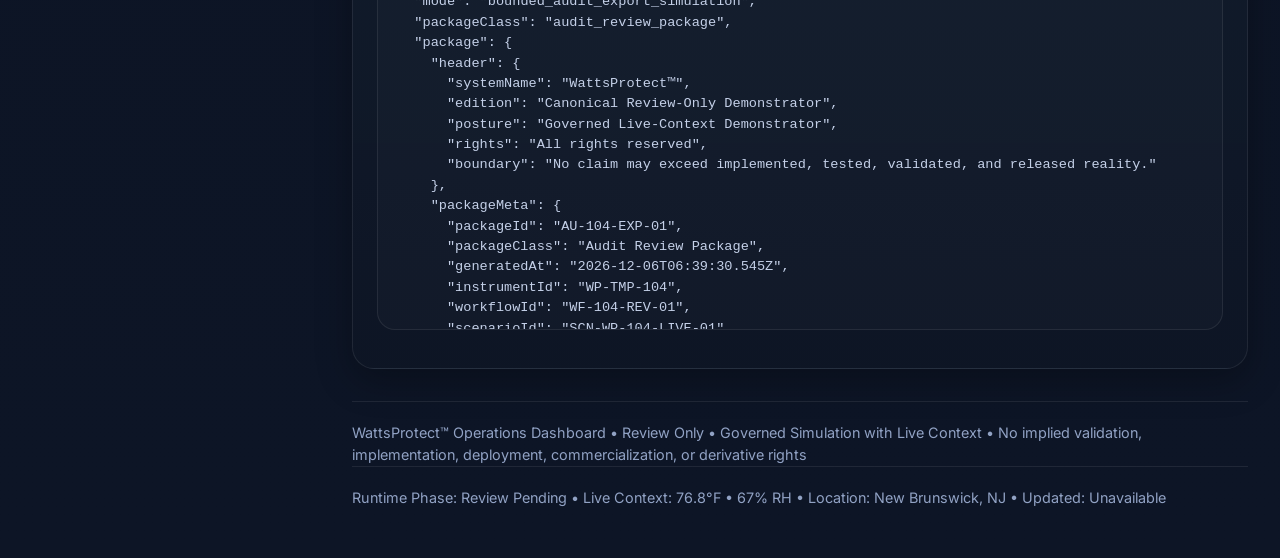
==== commit b80470bf: "Update dashboard.html" ====
--- a/docs/dashboard.html
+++ b/docs/dashboard.html
@@ -9,7 +9,7 @@
   <title>WattsProtect™ Demonstrator • Operations Dashboard</title>
   <meta
     name="description"
-    content="WattsProtect™ Operations Dashboard — review-only governed simulation of predictive calibration-integrity, workflow-governance, and evidence-preservation architecture."
+    content="WattsProtect™ Operations Dashboard — review-only governed simulation with live contextual environmental ingestion."
   />
   <meta
     name="theme-color"
@@ -45,8 +45,8 @@
       <section class="sidebar-panel">
         <div class="sidebar-panel-label">Runtime Posture</div>
         <div class="status-stack">
-          <span class="status-pill status-pill--blue">Review Loop Active</span>
-          <span class="status-pill status-pill--amber">Context Elevated</span>
+          <span class="status-pill status-pill--blue">Live Context Active</span>
+          <span class="status-pill status-pill--amber">Governed Review</span>
           <span class="status-pill status-pill--slate">Evidence Required</span>
         </div>
       </section>
@@ -54,19 +54,19 @@
       <section class="sidebar-panel">
         <div class="sidebar-panel-label">Live Demonstrator Scenario</div>
         <ol class="sidebar-sequence">
-          <li>Humidity increases above recent baseline</li>
-          <li>Temperature remains elevated across review window</li>
-          <li>Instrument WP-TMP-104 approaches threshold-proximate state</li>
+          <li>Outside weather is ingested as bounded contextual input</li>
+          <li>Temperature and humidity are compared to bounded baselines</li>
+          <li>Instrument WP-TMP-104 is re-scored in bounded logic</li>
           <li>Predictive review alert enters governed workflow</li>
-          <li>Technician review remains open pending evidence completion</li>
+          <li>Closure remains blocked until evidence completion</li>
         </ol>
       </section>
 
       <section class="sidebar-panel">
         <div class="sidebar-panel-label">Boundary Reminder</div>
         <p class="sidebar-note">
-          Dashboard values shown in this environment are part of a governed simulation of
-          architecture behavior and are not represented as validated predictive performance, live
+          Dashboard values shown in this environment are part of a governed simulation with live
+          contextual ingestion and are not represented as validated predictive performance, live
           calibration truth, or field-proven regulated deployment.
         </p>
       </section>
@@ -76,7 +76,7 @@
       <header class="topbar">
         <div class="topbar-copy">
           <div class="eyebrow">WattsProtect™ Operations Dashboard</div>
-          <h1 class="page-title">Governed Operational View</h1>
+          <h1 class="page-title">Governed Operational View with Live Context</h1>
         </div>
 
         <div class="topbar-actions">
@@ -91,43 +91,46 @@
         <article class="metric-card metric-card--strong">
           <div class="metric-label">Monitored Instruments</div>
           <div class="metric-value">12</div>
-          <div class="metric-subvalue">1 instrument in threshold-proximate review state</div>
+          <div class="metric-subvalue">1 focal instrument actively re-scored against live context</div>
         </article>
 
         <article class="metric-card metric-card--strong">
           <div class="metric-label">Open Workflow Events</div>
           <div class="metric-value">3</div>
-          <div class="metric-subvalue">1 escalated • 1 pending technician review • 1 hold state</div>
+          <div class="metric-subvalue">Governed review stays active while evidence remains incomplete</div>
         </article>
 
         <article class="metric-card metric-card--strong">
-          <div class="metric-label">Evidence Integrity</div>
-          <div class="metric-value">1 incomplete event</div>
-          <div class="metric-subvalue">Closure blocked until required event record is completed</div>
+          <div class="metric-label">Context Source</div>
+          <div class="metric-value">Live Outside Weather</div>
+          <div class="metric-subvalue">Temperature • Humidity • Pressure mapped into bounded review logic</div>
         </article>
       </section>
 
       <section class="content-card content-card--full">
         <div class="card-kicker">Operational Summary</div>
-        <h2 class="card-title">Context change is visible. Risk is legible. Governance is active.</h2>
+        <h2 class="card-title">Live context is visible. Risk is legible. Governance is active.</h2>
         <p class="card-text">
-          The current review window shows elevated humidity and sustained temperature shift in the
-          monitored environment associated with instrument WP-TMP-104. The system has classified
-          this instrument as threshold-proximate under a review-state workflow. Human action remains
-          attributable, and event closure remains blocked pending evidence completion.
+          This dashboard ingests live outside temperature, humidity, and pressure as bounded
+          contextual input and maps those signals into review significance for the monitored event.
+          The focal instrument may move from stable toward threshold-proximate posture without any
+          claim that the weather feed itself is calibration truth. The architecture remains bounded:
+          live context strengthens meaning, workflow governs response, and evidence gates closure.
         </p>
       </section>
 
       <section class="grid grid--two">
         <article class="content-card content-card--emphasis">
-          <div class="card-kicker">Environmental Context</div>
-          <h3 class="card-title">Current monitored context window</h3>
+          <div class="card-kicker">Live Environmental Context</div>
+          <h3 class="card-title">Current monitored outside window</h3>
           <div class="timeline-grid">
             <div class="timeline-step">
               <div class="timeline-index">T</div>
               <div class="timeline-body">
                 <div class="timeline-title">Temperature</div>
-                <div class="timeline-text">76.8°F current • +4.2°F over recent operating baseline</div>
+                <div class="timeline-text">
+                  Live outside temperature is compared against bounded baseline to determine contextual strengthening.
+                </div>
               </div>
             </div>
 
@@ -135,7 +138,9 @@
               <div class="timeline-index">H</div>
               <div class="timeline-body">
                 <div class="timeline-title">Humidity</div>
-                <div class="timeline-text">67% RH current • elevated across rolling 6-hour window</div>
+                <div class="timeline-text">
+                  Live outside humidity is evaluated as one of the primary contextual drivers in the current review loop.
+                </div>
               </div>
             </div>
 
@@ -143,7 +148,9 @@
               <div class="timeline-index">P</div>
               <div class="timeline-body">
                 <div class="timeline-title">Pressure</div>
-                <div class="timeline-text">Stable relative band • no dominant pressure anomaly</div>
+                <div class="timeline-text">
+                  Live outside pressure is tracked as bounded contextual support, not as a dominant truth source.
+                </div>
               </div>
             </div>
 
@@ -151,7 +158,9 @@
               <div class="timeline-index">C</div>
               <div class="timeline-body">
                 <div class="timeline-title">Context Classification</div>
-                <div class="timeline-text">Elevated environmental concern • contextual strengthening active</div>
+                <div class="timeline-text">
+                  The environmental window is continuously classified in bounded form to support review significance.
+                </div>
               </div>
             </div>
           </div>
@@ -161,12 +170,12 @@
           <div class="card-kicker">Governance State</div>
           <h3 class="card-title">Current operational control posture</h3>
           <ul class="boundary-list">
-            <li>Predictive review alert emitted for WP-TMP-104</li>
-            <li>Workflow state = Review Pending</li>
-            <li>Assigned actor = Technician / Metrology Role</li>
-            <li>Supervisor escalation path available</li>
-            <li>Override path requires recorded justification</li>
-            <li>Closure blocked until evidence object is complete</li>
+            <li>Live context may strengthen event meaning</li>
+            <li>Predictive review alert remains bounded and reviewable</li>
+            <li>Workflow state remains attributable and controlled</li>
+            <li>Supervisor escalation path remains available</li>
+            <li>Override path remains justification-bound</li>
+            <li>Closure remains blocked until evidence object is complete</li>
           </ul>
         </article>
       </section>
@@ -180,8 +189,8 @@
             <div class="feature-index">01</div>
             <div class="feature-title">WP-TMP-104</div>
             <p class="feature-text">
-              Primary monitored instrument for current scenario. Drift concern has strengthened under
-              elevated humidity and temperature conditions. Threshold proximity is now review-worthy.
+              Primary monitored instrument for the live-context scenario. Live environmental
+              movement is continuously re-scored in bounded form to determine review significance.
             </p>
             <ul class="check-list">
               <li>Observed State: Active</li>
@@ -213,15 +222,15 @@
             <div class="feature-index">03</div>
             <div class="feature-title">WP-HUM-318</div>
             <p class="feature-text">
-              Secondary environmental instrument recording elevated humidity profile used for
-              contextual strengthening inside the present review window.
+              Environmental monitor supporting the live contextual layer. Elevated humidity may
+              strengthen interpretation for the focal event without becoming uncontrolled truth.
             </p>
             <ul class="check-list">
               <li>Observed State: Elevated</li>
               <li>Predicted State: Elevated / Contextual</li>
               <li>Confidence Class: High</li>
               <li>Workflow State: Supporting Signal Only</li>
-              <li>Evidence State: Available for linkage</li>
+              <li>Evidence State: Available for Linkage</li>
             </ul>
           </article>
 
@@ -229,8 +238,8 @@
             <div class="feature-index">04</div>
             <div class="feature-title">WP-FLW-091</div>
             <p class="feature-text">
-              Flow-related instrument remains within operating expectations and is not currently
-              contributing to active review escalation.
+              Flow-related instrument remains within expected operating expectations and is not
+              presently contributing to the active review event.
             </p>
             <ul class="check-list">
               <li>Observed State: Stable</li>
@@ -253,8 +262,8 @@
               <div class="timeline-body">
                 <div class="timeline-title">Predictive Review Alert • WP-TMP-104</div>
                 <div class="timeline-text">
-                  Triggered due to contextual strengthening under elevated humidity and sustained
-                  temperature divergence. Routed to technician review.
+                  Triggered when live environmental strengthening and bounded instrument logic combine
+                  to support threshold-proximate review posture.
                 </div>
               </div>
             </div>
@@ -287,7 +296,7 @@
           <div class="card-kicker">Review Continuity</div>
           <h3 class="card-title">Required path from dashboard to audit</h3>
           <ul class="boundary-list">
-            <li>Dashboard establishes contextual and predictive legibility</li>
+            <li>Dashboard establishes live contextual and predictive legibility</li>
             <li>Instrument detail localizes the event and its threshold posture</li>
             <li>Workflow execution governs attributable human response</li>
             <li>Evidence view preserves audit-defensible event meaning</li>
@@ -306,8 +315,8 @@
 
       <footer class="footer">
         <div class="footer-copy">
-          WattsProtect™ Operations Dashboard • Review Only • Governed Simulation • No implied
-          validation, implementation, deployment, commercialization, or derivative rights
+          WattsProtect™ Operations Dashboard • Review Only • Governed Simulation with Live Context •
+          No implied validation, implementation, deployment, commercialization, or derivative rights
         </div>
         <div class="footer-copy" data-wp-render="footer-runtime"></div>
       </footer>
@@ -316,6 +325,7 @@
 
   <script src="./js/state.js"></script>
   <script src="./js/app.js"></script>
+  <script src="./js/live-environment.js"></script>
   <script src="./js/simulation.js"></script>
   <script src="./js/workflow-engine.js"></script>
   <script src="./js/evidence-engine.js"></script>
--- a/docs/css/styles.css
+++ b/docs/css/styles.css
@@ -229,8 +229,11 @@
   border-radius: var(--radius-sm);
   color: var(--color-text-soft);
   background: transparent;
-  transition: background-color 160ms ease, border-color 160ms ease,
-    color 160ms ease, transform 160ms ease;
+  transition:
+    background-color 160ms ease,
+    border-color 160ms ease,
+    color 160ms ease,
+    transform 160ms ease;
 }
 
 .nav-link:hover,
@@ -430,7 +433,10 @@
   font-weight: 700;
   line-height: 1;
   box-shadow: 0 10px 22px rgba(15, 38, 88, 0.32);
-  transition: transform 160ms ease, filter 160ms ease, border-color 160ms ease;
+  transition:
+    transform 160ms ease,
+    filter 160ms ease,
+    border-color 160ms ease;
 }
 
 .button:hover,
@@ -726,6 +732,26 @@
 }
 
 /* =========================
+   Export preview
+   ========================= */
+
+.wp-json-preview {
+  margin-top: var(--space-5);
+  padding: var(--space-5);
+  border: 1px solid var(--color-line);
+  border-radius: var(--radius-md);
+  background: rgba(255, 255, 255, 0.02);
+  color: var(--color-text-soft);
+  font-family: ui-monospace, SFMono-Regular, Menlo, Monaco, Consolas, "Liberation Mono", monospace;
+  font-size: 0.85rem;
+  line-height: 1.5;
+  overflow: auto;
+  white-space: pre-wrap;
+  word-break: break-word;
+  max-height: 420px;
+}
+
+/* =========================
    Footer
    ========================= */
 
